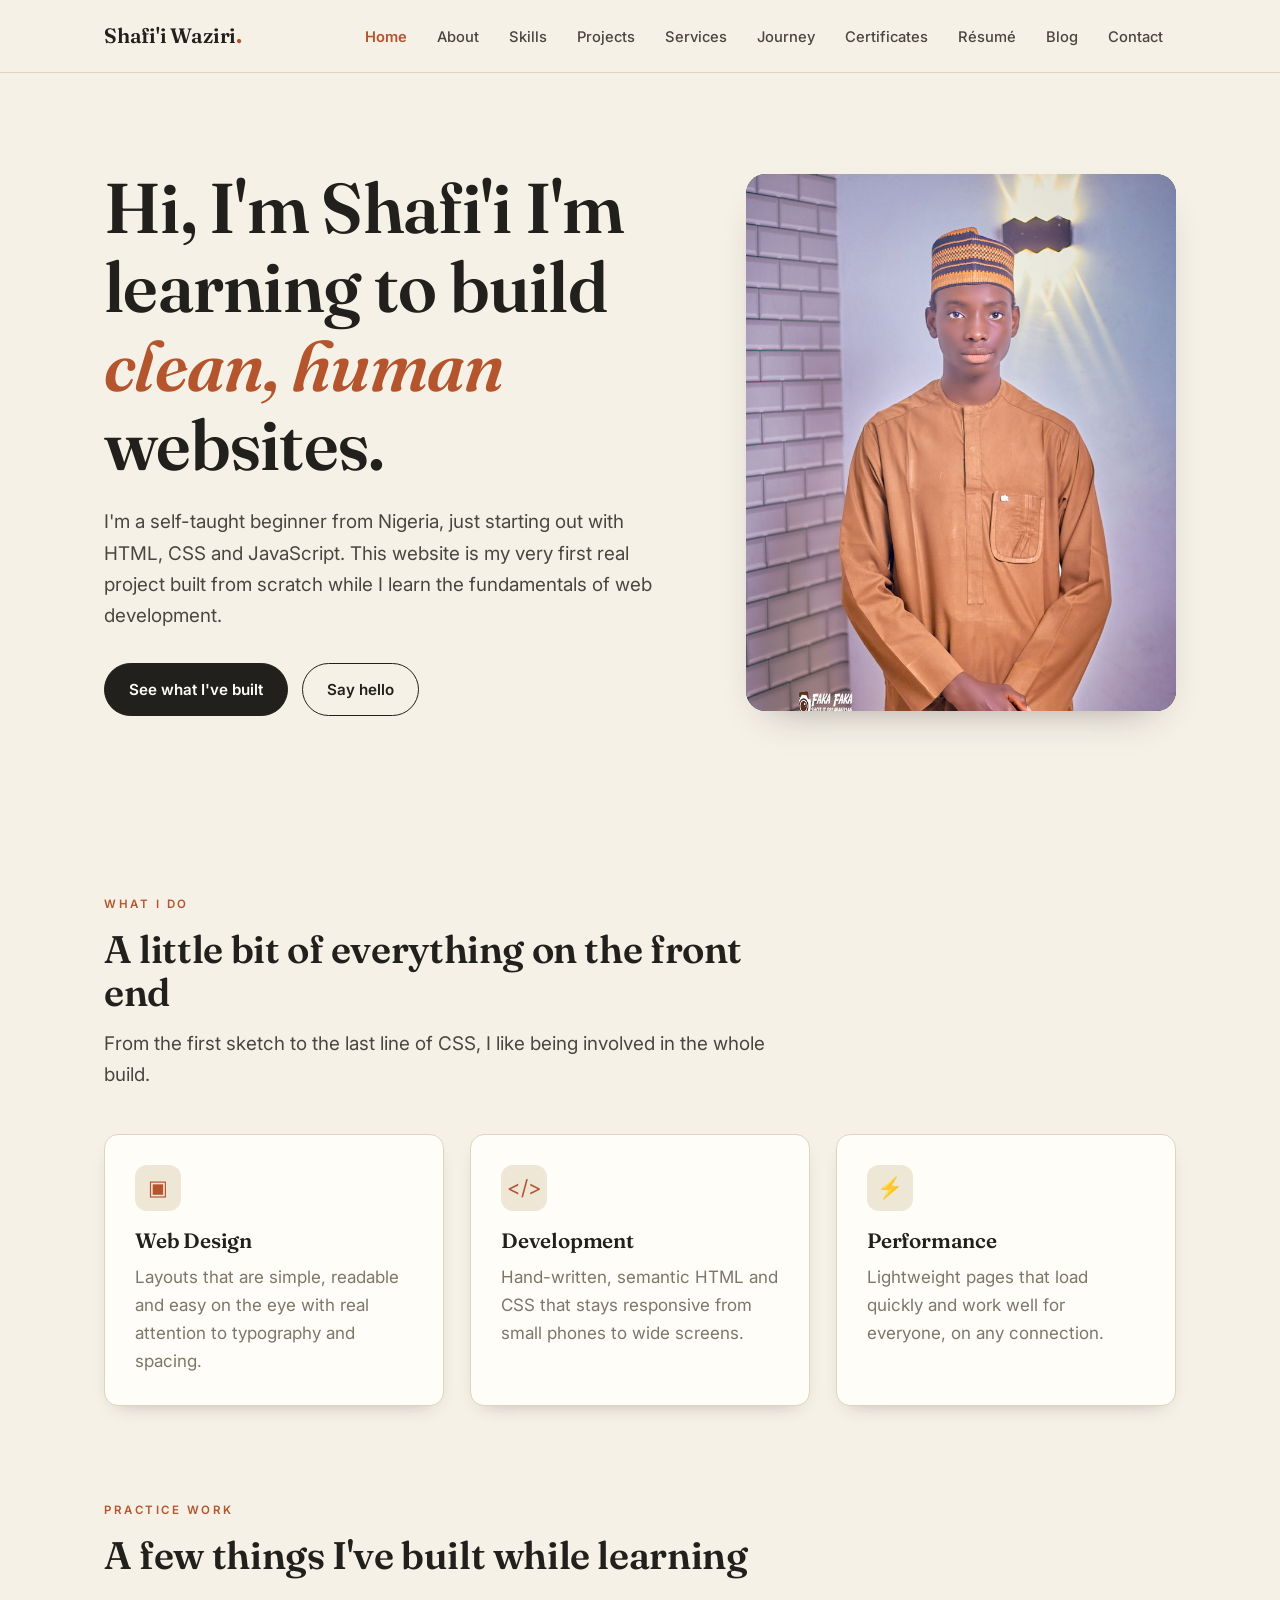
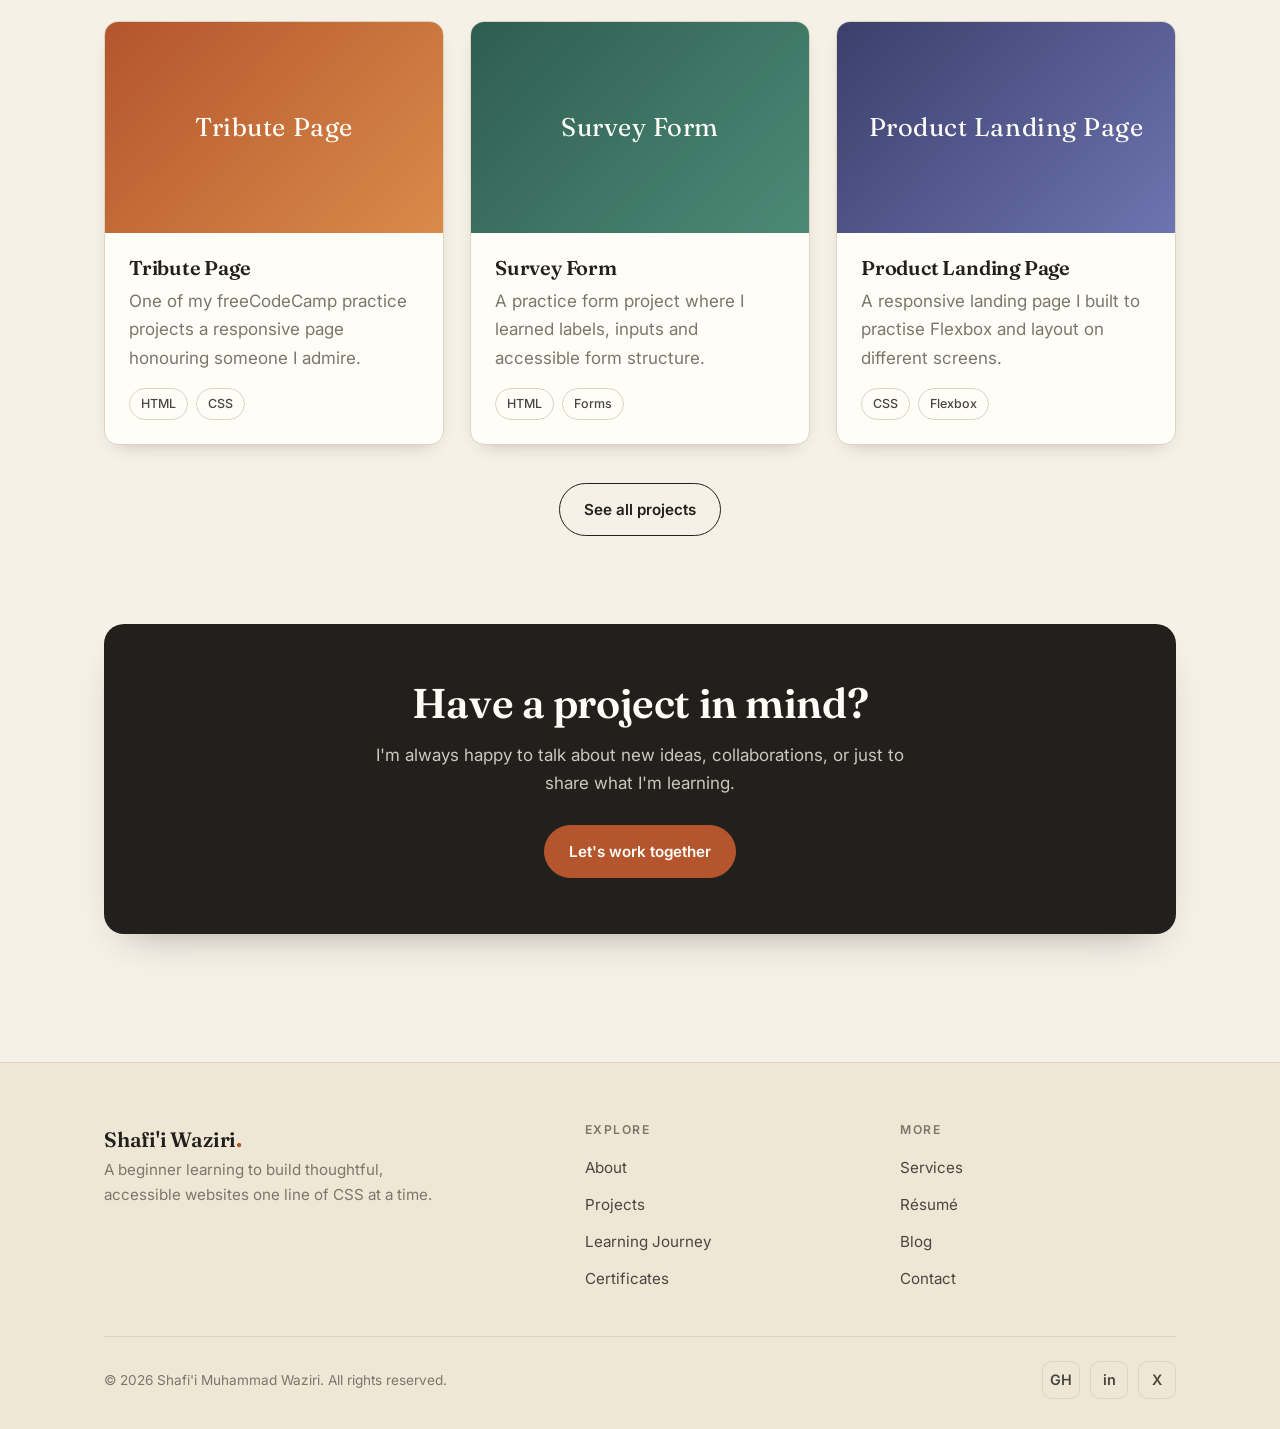
==== index.html @ e69f02b9 "save" ====
<!DOCTYPE html>
<html lang="en">
<head>
  <meta charset="UTF-8" />
  <meta name="viewport" content="width=device-width, initial-scale=1.0" />
  <title>Shafi'i Muhammad Waziri   Web Developer</title>
  <meta name="description" content="Portfolio of Shafi'i Muhammad Waziri, a front-end web developer building clean, human-centred websites." />
  <link rel="preconnect" href="https://fonts.googleapis.com" />
  <link rel="preconnect" href="https://fonts.gstatic.com" crossorigin />
  <link href="https://fonts.googleapis.com/css2?family=Fraunces:ital,opsz,wght@0,9..144,400..700;1,9..144,400..600&family=Inter:wght@400;500;600;700&display=swap" rel="stylesheet" />
  <link rel="stylesheet" href="css/style.css" />
</head>
<body>

  <header class="site-header">
    <div class="wrap nav">
      <a href="index.html" class="brand">Shafi'i Waziri<span class="brand-dot">.</span></a>
      <button class="nav-toggle" aria-label="Toggle menu" aria-expanded="false">
        <span></span><span></span><span></span>
      </button>
      <ul class="nav-links">
        <li><a href="index.html" class="active">Home</a></li>
        <li><a href="about.html">About</a></li>
        <li><a href="skills.html">Skills</a></li>
        <li><a href="projects.html">Projects</a></li>
        <li><a href="services.html">Services</a></li>
        <li><a href="journey.html">Journey</a></li>
        <li><a href="certificates.html">Certificates</a></li>
        <li><a href="resume.html">Résumé</a></li>
        <li><a href="blog.html">Blog</a></li>
        <li><a href="contact.html">Contact</a></li>
      </ul>
    </div>
  </header>

  <main>
    <!-- Hero -->
    <section class="hero">
      <div class="wrap hero-grid">
        <div class="reveal">
          <h1>Hi, I'm Shafi'i I'm learning to build <em>clean, human</em> websites.</h1>
          <p class="lead">
            I'm a self-taught beginner from Nigeria, just starting out with HTML, CSS
            and JavaScript. This website is my very first real project   built from
            scratch while I learn the fundamentals of web development.
          </p>
          <div class="hero-cta">
            <a href="projects.html" class="btn">See what I've built</a>
            <a href="contact.html" class="btn btn--ghost">Say hello</a>
          </div>
        </div>
        <div class="reveal">
          <div class="portrait"><img src="mypic.jpeg" alt="Portrait of Shafi'i Muhammad Waziri" /></div>
        </div>
      </div>
    </section>

    <!-- What I do -->
    <section class="section">
      <div class="wrap">
        <div class="sec-head reveal">
          <span class="eyebrow">What I do</span>
          <h2 class="sec-title">A little bit of everything on the front end</h2>
          <p class="lead">From the first sketch to the last line of CSS, I like being involved in the whole build.</p>
        </div>
        <div class="grid grid-3">
          <div class="card reveal">
            <div class="card-icon">&#9635;</div>
            <h3>Web Design</h3>
            <p class="muted">Layouts that are simple, readable and easy on the eye   with real attention to typography and spacing.</p>
          </div>
          <div class="card reveal">
            <div class="card-icon">&lt;/&gt;</div>
            <h3>Development</h3>
            <p class="muted">Hand-written, semantic HTML and CSS that stays responsive from small phones to wide screens.</p>
          </div>
          <div class="card reveal">
            <div class="card-icon">&#9889;</div>
            <h3>Performance</h3>
            <p class="muted">Lightweight pages that load quickly and work well for everyone, on any connection.</p>
          </div>
        </div>
      </div>
    </section>

    <!-- Featured work preview -->
    <section class="section" style="padding-top:0;">
      <div class="wrap">
        <div class="sec-head reveal">
          <span class="eyebrow">Practice work</span>
          <h2 class="sec-title">A few things I've built while learning</h2>
        </div>
        <div class="grid grid-3">
          <article class="project reveal">
            <div class="thumb thumb-a">Tribute Page</div>
            <div class="body">
              <h3>Tribute Page</h3>
              <p class="muted">One of my freeCodeCamp practice projects   a responsive page honouring someone I admire.</p>
              <div class="meta"><span class="tag">HTML</span><span class="tag">CSS</span></div>
            </div>
          </article>
          <article class="project reveal">
            <div class="thumb thumb-b">Survey Form</div>
            <div class="body">
              <h3>Survey Form</h3>
              <p class="muted">A practice form project where I learned labels, inputs and accessible form structure.</p>
              <div class="meta"><span class="tag">HTML</span><span class="tag">Forms</span></div>
            </div>
          </article>
          <article class="project reveal">
            <div class="thumb thumb-c">Product Landing Page</div>
            <div class="body">
              <h3>Product Landing Page</h3>
              <p class="muted">A responsive landing page I built to practise Flexbox and layout on different screens.</p>
              <div class="meta"><span class="tag">CSS</span><span class="tag">Flexbox</span></div>
            </div>
          </article>
        </div>
        <div class="center" style="margin-top:38px;">
          <a href="projects.html" class="btn btn--ghost">See all projects</a>
        </div>
      </div>
    </section>

    <!-- CTA -->
    <section class="section" style="padding-top:0;">
      <div class="wrap">
        <div class="cta-band reveal">
          <h2>Have a project in mind?</h2>
          <p>I'm always happy to talk about new ideas, collaborations, or just to share what I'm learning.</p>
          <a href="contact.html" class="btn">Let's work together</a>
        </div>
      </div>
    </section>
  </main>

  <footer class="site-footer">
    <div class="wrap">
      <div class="footer-grid">
        <div class="footer-brand">
          <a href="index.html" class="brand">Shafi'i Waziri<span class="brand-dot">.</span></a>
          <p>A beginner learning to build thoughtful, accessible websites   one line of CSS at a time.</p>
        </div>
        <div>
          <h4>Explore</h4>
          <ul class="footer-links">
            <li><a href="about.html">About</a></li>
            <li><a href="projects.html">Projects</a></li>
            <li><a href="journey.html">Learning Journey</a></li>
            <li><a href="certificates.html">Certificates</a></li>
          </ul>
        </div>
        <div>
          <h4>More</h4>
          <ul class="footer-links">
            <li><a href="services.html">Services</a></li>
            <li><a href="resume.html">Résumé</a></li>
            <li><a href="blog.html">Blog</a></li>
            <li><a href="contact.html">Contact</a></li>
          </ul>
        </div>
      </div>
      <div class="footer-bottom">
        <span>&copy; <span id="year">2026</span> Shafi'i Muhammad Waziri. All rights reserved.</span>
        <div class="socials">
          <a href="#" aria-label="GitHub">GH</a>
          <a href="#" aria-label="LinkedIn">in</a>
          <a href="#" aria-label="Twitter">X</a>
        </div>
      </div>
    </div>
  </footer>

  <script src="js/main.js"></script>
</body>
</html>
---- css/style.css ----
/* =========================================================
   Shafi'i Muhammad Waziri   Portfolio
   Shared stylesheet / design system
   ========================================================= */

:root {
  /* Warm editorial palette */
  --paper:      #f6f1e7;
  --paper-2:    #efe7d6;
  --ink:        #22201c;
  --ink-soft:   #4a463f;
  --muted:      #7c766b;
  --line:       #ded4c0;
  --accent:     #b4552d;   /* terracotta */
  --accent-2:   #2f5d50;   /* deep green */
  --white:      #fffdf8;

  --radius:     14px;
  --radius-sm:  8px;
  --shadow:     0 18px 40px -24px rgba(34, 32, 28, 0.45);
  --shadow-sm:  0 8px 20px -14px rgba(34, 32, 28, 0.45);

  --serif: "Fraunces", "Georgia", serif;
  --sans:  "Inter", -apple-system, BlinkMacSystemFont, "Segoe UI", sans-serif;

  --wrap: 1120px;
}

/* ---------- Reset ---------- */
*,
*::before,
*::after { box-sizing: border-box; }

* { margin: 0; padding: 0; }

html { scroll-behavior: smooth; }

body {
  font-family: var(--sans);
  color: var(--ink);
  background: var(--paper);
  line-height: 1.65;
  font-size: 17px;
  -webkit-font-smoothing: antialiased;
  text-rendering: optimizeLegibility;
}

img { max-width: 100%; display: block; }

a { color: inherit; text-decoration: none; }

h1, h2, h3, h4 {
  font-family: var(--serif);
  font-weight: 600;
  line-height: 1.12;
  letter-spacing: -0.01em;
  color: var(--ink);
}

/* ---------- Layout helpers ---------- */
.wrap {
  width: 100%;
  max-width: var(--wrap);
  margin-inline: auto;
  padding-inline: 24px;
}

.section { padding: 88px 0; }
.section--tight { padding: 56px 0; }

.eyebrow {
  font-family: var(--sans);
  text-transform: uppercase;
  letter-spacing: 0.22em;
  font-size: 0.72rem;
  font-weight: 600;
  color: var(--accent);
  display: inline-block;
  margin-bottom: 14px;
}

.lead {
  font-size: 1.18rem;
  color: var(--ink-soft);
  max-width: 60ch;
}

.muted { color: var(--muted); }
.center { text-align: center; }
.mx-auto { margin-inline: auto; }

/* ---------- Buttons ---------- */
.btn {
  display: inline-flex;
  align-items: center;
  gap: 9px;
  font-family: var(--sans);
  font-weight: 600;
  font-size: 0.95rem;
  padding: 13px 24px;
  border-radius: 999px;
  border: 1.5px solid var(--ink);
  background: var(--ink);
  color: var(--white);
  cursor: pointer;
  transition: transform 0.18s ease, background 0.18s ease, color 0.18s ease;
}
.btn:hover { transform: translateY(-2px); background: var(--accent); border-color: var(--accent); }

.btn--ghost {
  background: transparent;
  color: var(--ink);
}
.btn--ghost:hover { background: var(--ink); color: var(--white); border-color: var(--ink); }

.btn--sm { padding: 9px 18px; font-size: 0.85rem; }

/* ---------- Top navigation ---------- */
.site-header {
  position: sticky;
  top: 0;
  z-index: 50;
  background: color-mix(in srgb, var(--paper) 88%, transparent);
  backdrop-filter: blur(10px);
  border-bottom: 1px solid var(--line);
}
.nav {
  display: flex;
  align-items: center;
  justify-content: space-between;
  height: 72px;
}
.brand {
  font-family: var(--serif);
  font-size: 1.3rem;
  font-weight: 600;
  letter-spacing: -0.01em;
  white-space: nowrap;
}
.brand .brand-dot {
  color: var(--accent);
  font-weight: 700;
}
.nav-links {
  display: flex;
  align-items: center;
  gap: 4px;
  list-style: none;
}
.nav-links a {
  font-size: 0.92rem;
  font-weight: 500;
  color: var(--ink-soft);
  padding: 8px 13px;
  border-radius: 8px;
  transition: color 0.15s ease, background 0.15s ease;
}
.nav-links a:hover { color: var(--ink); background: var(--paper-2); }
.nav-links a.active { color: var(--accent); font-weight: 600; }

.nav-toggle {
  display: none;
  flex-direction: column;
  gap: 5px;
  background: none;
  border: none;
  cursor: pointer;
  padding: 8px;
}
.nav-toggle span {
  width: 24px; height: 2px;
  background: var(--ink);
  border-radius: 2px;
  transition: transform 0.25s ease, opacity 0.2s ease;
}
.nav-toggle.open span:nth-child(1) { transform: translateY(7px) rotate(45deg); }
.nav-toggle.open span:nth-child(2) { opacity: 0; }
.nav-toggle.open span:nth-child(3) { transform: translateY(-7px) rotate(-45deg); }

/* ---------- Hero ---------- */
.hero {
  padding: 96px 0 84px;
  position: relative;
  overflow: hidden;
}
.hero-grid {
  display: grid;
  grid-template-columns: 1.15fr 0.85fr;
  gap: 60px;
  align-items: center;
}
.hero h1 {
  font-size: clamp(2.6rem, 6vw, 4.4rem);
  margin-bottom: 22px;
}
.hero h1 em {
  font-style: italic;
  color: var(--accent);
}
.hero .lead { margin-bottom: 32px; }
.hero-cta { display: flex; gap: 14px; flex-wrap: wrap; }

.portrait {
  position: relative;
  border-radius: 20px;
  overflow: hidden;
  aspect-ratio: 4 / 5;
  background: linear-gradient(160deg, var(--accent-2), #1f3f37);
  box-shadow: var(--shadow);
  display: grid;
  place-items: center;
}
.portrait .initials {
  font-family: var(--serif);
  font-size: clamp(4rem, 10vw, 7rem);
  color: rgba(255,255,255,0.92);
  font-weight: 600;
}
.portrait img {
  position: absolute;
  inset: 0;
  width: 100%;
  height: 100%;
  object-fit: cover;
  object-position: center 22%;
}
.portrait::after {
  content: "";
  position: absolute;
  inset: 0;
  background: radial-gradient(circle at 30% 20%, rgba(255,255,255,0.16), transparent 55%);
}

.hero-stats {
  display: flex;
  gap: 40px;
  margin-top: 44px;
  flex-wrap: wrap;
}
.hero-stats .num {
  font-family: var(--serif);
  font-size: 2.1rem;
  color: var(--ink);
  display: block;
  line-height: 1;
}
.hero-stats .lbl {
  font-size: 0.82rem;
  color: var(--muted);
  text-transform: uppercase;
  letter-spacing: 0.08em;
}

/* ---------- Page header (interior pages) ---------- */
.page-head {
  padding: 72px 0 40px;
  border-bottom: 1px solid var(--line);
}
.page-head h1 {
  font-size: clamp(2.2rem, 5vw, 3.4rem);
  margin-bottom: 16px;
}

/* ---------- Section titles ---------- */
.sec-title {
  font-size: clamp(1.7rem, 3.5vw, 2.4rem);
  margin-bottom: 14px;
}
.sec-head { max-width: 62ch; margin-bottom: 44px; }

/* ---------- Cards ---------- */
.card {
  background: var(--white);
  border: 1px solid var(--line);
  border-radius: var(--radius);
  padding: 30px;
  box-shadow: var(--shadow-sm);
  transition: transform 0.2s ease, box-shadow 0.2s ease;
}
.card:hover { transform: translateY(-4px); box-shadow: var(--shadow); }
.card h3 { font-size: 1.3rem; margin-bottom: 10px; }
.card .card-icon {
  width: 46px; height: 46px;
  border-radius: 12px;
  display: grid; place-items: center;
  background: var(--paper-2);
  color: var(--accent);
  font-size: 1.3rem;
  margin-bottom: 18px;
}

.grid { display: grid; gap: 26px; }
.grid-2 { grid-template-columns: repeat(2, 1fr); }
.grid-3 { grid-template-columns: repeat(3, 1fr); }

/* ---------- Skills ---------- */
.skill-row { margin-bottom: 22px; }
.skill-row .top {
  display: flex; justify-content: space-between;
  font-weight: 600; margin-bottom: 8px; font-size: 0.95rem;
}
.bar {
  height: 9px;
  background: var(--paper-2);
  border-radius: 999px;
  overflow: hidden;
}
.bar > span {
  display: block; height: 100%;
  background: linear-gradient(90deg, var(--accent), #d1743f);
  border-radius: 999px;
}
.tag-cloud { display: flex; flex-wrap: wrap; gap: 10px; }
.tag {
  padding: 7px 15px;
  border: 1px solid var(--line);
  border-radius: 999px;
  background: var(--white);
  font-size: 0.88rem;
  font-weight: 500;
  color: var(--ink-soft);
}

/* ---------- Projects ---------- */
.project {
  background: var(--white);
  border: 1px solid var(--line);
  border-radius: var(--radius);
  overflow: hidden;
  box-shadow: var(--shadow-sm);
  transition: transform 0.2s ease, box-shadow 0.2s ease;
}
.project:hover { transform: translateY(-4px); box-shadow: var(--shadow); }
.project .thumb {
  aspect-ratio: 16 / 10;
  display: grid; place-items: center;
  color: var(--white);
  font-family: var(--serif);
  font-size: 1.6rem;
  letter-spacing: 0.02em;
}
.thumb-a { background: linear-gradient(135deg, #b4552d, #d98b4a); }
.thumb-b { background: linear-gradient(135deg, #2f5d50, #4c8a76); }
.thumb-c { background: linear-gradient(135deg, #3a3f6b, #6d74b0); }
.thumb-d { background: linear-gradient(135deg, #7a3b52, #b06a83); }
.thumb-e { background: linear-gradient(135deg, #6b5a2f, #b39b57); }
.thumb-f { background: linear-gradient(135deg, #2c4a63, #5b83a3); }
.project .body { padding: 24px; }
.project .body h3 { font-size: 1.25rem; margin-bottom: 8px; }
.project .meta {
  display: flex; gap: 8px; flex-wrap: wrap;
  margin-top: 16px;
}
.project .meta .tag { font-size: 0.78rem; padding: 5px 11px; }

/* ---------- Timeline (learning journey) ---------- */
.timeline {
  position: relative;
  margin-left: 8px;
  padding-left: 34px;
  border-left: 2px solid var(--line);
}
.timeline-item { position: relative; padding-bottom: 42px; }
.timeline-item:last-child { padding-bottom: 0; }
.timeline-item::before {
  content: "";
  position: absolute;
  left: -43px;
  top: 4px;
  width: 16px; height: 16px;
  border-radius: 50%;
  background: var(--accent);
  border: 3px solid var(--paper);
  box-shadow: 0 0 0 2px var(--accent);
}
.timeline-item .when {
  font-size: 0.8rem;
  font-weight: 600;
  text-transform: uppercase;
  letter-spacing: 0.1em;
  color: var(--accent-2);
}
.timeline-item h3 { font-size: 1.3rem; margin: 6px 0 8px; }

/* ---------- Certificate card ---------- */
.cert {
  border: 1px solid var(--line);
  border-radius: var(--radius);
  background: var(--white);
  overflow: hidden;
  box-shadow: var(--shadow-sm);
}
.cert .cert-top {
  padding: 34px 30px;
  background: linear-gradient(135deg, #123b2f, #1f5d3f);
  color: #eafff3;
  position: relative;
}
.cert .cert-top .badge {
  display: inline-block;
  font-size: 0.72rem;
  letter-spacing: 0.18em;
  text-transform: uppercase;
  padding: 5px 12px;
  border: 1px solid rgba(255,255,255,0.4);
  border-radius: 999px;
  margin-bottom: 16px;
}
.cert .cert-top h3 { color: #fff; font-size: 1.5rem; }
.cert .cert-top .issuer { opacity: 0.85; margin-top: 6px; font-size: 0.95rem; }
.cert .cert-body { padding: 26px 30px; }
.cert .seal {
  position: absolute;
  right: 26px; top: 26px;
  width: 60px; height: 60px;
  border-radius: 50%;
  display: grid; place-items: center;
  background: rgba(255,255,255,0.12);
  border: 2px dashed rgba(255,255,255,0.5);
  font-family: var(--serif);
  font-weight: 700;
  color: #fff;
}

/* ---------- Certificate image ---------- */
.cert-photo {
  border: 1px solid var(--line);
  border-radius: var(--radius);
  background: var(--white);
  padding: 14px;
  box-shadow: var(--shadow-sm);
}
.cert-photo img {
  width: 100%;
  border-radius: var(--radius-sm);
  display: block;
}
.cert-photo .caption {
  text-align: center;
  font-size: 0.85rem;
  color: var(--muted);
  margin-top: 12px;
}

/* ---------- Blog list ---------- */
.post {
  display: grid;
  grid-template-columns: 120px 1fr;
  gap: 26px;
  padding: 28px 0;
  border-bottom: 1px solid var(--line);
  align-items: start;
}
.post:first-child { padding-top: 0; }
.post .date {
  font-family: var(--serif);
  color: var(--accent);
}
.post .date .d { font-size: 2.2rem; line-height: 1; display: block; }
.post .date .m { font-size: 0.82rem; text-transform: uppercase; letter-spacing: 0.1em; color: var(--muted); }
.post h3 { font-size: 1.35rem; margin-bottom: 8px; }
.post .readmore { color: var(--accent); font-weight: 600; font-size: 0.9rem; }

/* ---------- Resume ---------- */
.resume-grid {
  display: grid;
  grid-template-columns: 1fr 1.7fr;
  gap: 50px;
}
.resume-block { margin-bottom: 34px; }
.resume-block h4 {
  font-family: var(--sans);
  text-transform: uppercase;
  letter-spacing: 0.14em;
  font-size: 0.78rem;
  color: var(--accent);
  margin-bottom: 16px;
  padding-bottom: 8px;
  border-bottom: 1px solid var(--line);
}
.xp { margin-bottom: 24px; }
.xp .role { font-weight: 700; font-size: 1.05rem; }
.xp .org { color: var(--accent-2); font-weight: 600; font-size: 0.92rem; }
.xp .time { color: var(--muted); font-size: 0.82rem; margin-bottom: 6px; }

/* ---------- Contact ---------- */
.contact-grid {
  display: grid;
  grid-template-columns: 1fr 1fr;
  gap: 50px;
}
.field { margin-bottom: 18px; }
.field label {
  display: block;
  font-size: 0.82rem;
  font-weight: 600;
  text-transform: uppercase;
  letter-spacing: 0.08em;
  color: var(--ink-soft);
  margin-bottom: 7px;
}
.field input,
.field textarea {
  width: 100%;
  font-family: var(--sans);
  font-size: 1rem;
  padding: 13px 15px;
  border: 1.5px solid var(--line);
  border-radius: var(--radius-sm);
  background: var(--white);
  color: var(--ink);
  transition: border-color 0.15s ease;
}
.field input:focus,
.field textarea:focus { outline: none; border-color: var(--accent); }
.field textarea { min-height: 140px; resize: vertical; }

.info-line {
  display: flex;
  gap: 16px;
  align-items: flex-start;
  padding: 18px 0;
  border-bottom: 1px solid var(--line);
}
.info-line .ico {
  width: 42px; height: 42px;
  border-radius: 12px;
  background: var(--paper-2);
  color: var(--accent);
  display: grid; place-items: center;
  flex-shrink: 0;
  font-size: 1.1rem;
}
.info-line .k { font-size: 0.78rem; text-transform: uppercase; letter-spacing: 0.1em; color: var(--muted); }
.info-line .v { font-weight: 600; }

/* ---------- CTA band ---------- */
.cta-band {
  background: var(--ink);
  color: var(--paper);
  border-radius: 20px;
  padding: 56px;
  text-align: center;
  box-shadow: var(--shadow);
}
.cta-band h2 { color: var(--white); font-size: clamp(1.8rem, 4vw, 2.6rem); margin-bottom: 14px; }
.cta-band p { color: rgba(246,241,231,0.8); max-width: 52ch; margin: 0 auto 28px; }
.cta-band .btn { background: var(--accent); border-color: var(--accent); }
.cta-band .btn:hover { background: var(--white); color: var(--ink); border-color: var(--white); }

/* ---------- Callout / value cards ---------- */
.value {
  display: flex; gap: 16px; align-items: flex-start;
}
.value .n {
  font-family: var(--serif);
  font-size: 1.6rem;
  color: var(--accent);
  line-height: 1;
  flex-shrink: 0;
}
.value h3 { font-size: 1.15rem; margin-bottom: 6px; }

/* ---------- Footer ---------- */
.site-footer {
  background: var(--paper-2);
  border-top: 1px solid var(--line);
  padding: 60px 0 30px;
  margin-top: 40px;
}
.footer-grid {
  display: grid;
  grid-template-columns: 1.6fr 1fr 1fr;
  gap: 40px;
  margin-bottom: 44px;
}
.footer-grid h4 {
  font-family: var(--sans);
  text-transform: uppercase;
  letter-spacing: 0.12em;
  font-size: 0.76rem;
  color: var(--muted);
  margin-bottom: 16px;
}
.footer-links { list-style: none; display: grid; gap: 9px; }
.footer-links a { color: var(--ink-soft); font-size: 0.95rem; }
.footer-links a:hover { color: var(--accent); }
.footer-brand .brand { margin-bottom: 14px; }
.footer-brand p { color: var(--muted); max-width: 34ch; font-size: 0.95rem; }
.footer-bottom {
  display: flex; justify-content: space-between;
  align-items: center; flex-wrap: wrap; gap: 12px;
  padding-top: 24px;
  border-top: 1px solid var(--line);
  color: var(--muted);
  font-size: 0.85rem;
}
.socials { display: flex; gap: 10px; }
.socials a {
  width: 38px; height: 38px;
  border: 1px solid var(--line);
  border-radius: 10px;
  display: grid; place-items: center;
  color: var(--ink-soft);
  transition: background 0.15s ease, color 0.15s ease;
  font-size: 0.9rem;
  font-weight: 600;
}
.socials a:hover { background: var(--accent); color: var(--white); border-color: var(--accent); }

/* ---------- Utility spacing ---------- */
.mt-0 { margin-top: 0; }
.mb-0 { margin-bottom: 0; }

/* ---------- Reveal on scroll ---------- */
.reveal {
  opacity: 0;
  transform: translateY(18px);
  transition: opacity 0.6s ease, transform 0.6s ease;
}
.reveal.in { opacity: 1; transform: none; }

/* ---------- Responsive ---------- */
@media (max-width: 900px) {
  .hero-grid { grid-template-columns: 1fr; gap: 40px; }
  .portrait { max-width: 360px; }
  .grid-3 { grid-template-columns: repeat(2, 1fr); }
  .resume-grid, .contact-grid { grid-template-columns: 1fr; gap: 34px; }
  .footer-grid { grid-template-columns: 1fr 1fr; }
}

@media (max-width: 680px) {
  body { font-size: 16px; }
  .section { padding: 64px 0; }
  .nav-links {
    position: fixed;
    inset: 72px 0 auto 0;
    background: var(--paper);
    flex-direction: column;
    align-items: stretch;
    gap: 0;
    padding: 12px 24px 24px;
    border-bottom: 1px solid var(--line);
    box-shadow: var(--shadow);
    transform: translateY(-140%);
    transition: transform 0.3s ease;
  }
  .nav-links.open { transform: translateY(0); }
  .nav-links a { padding: 13px 8px; border-radius: 8px; }
  .nav-toggle { display: flex; }
  .grid-2, .grid-3 { grid-template-columns: 1fr; }
  .post { grid-template-columns: 64px 1fr; gap: 16px; }
  .post .date .d { font-size: 1.6rem; }
  .footer-grid { grid-template-columns: 1fr; }
  .cta-band { padding: 40px 24px; }
  .hero-stats { gap: 26px; }
}
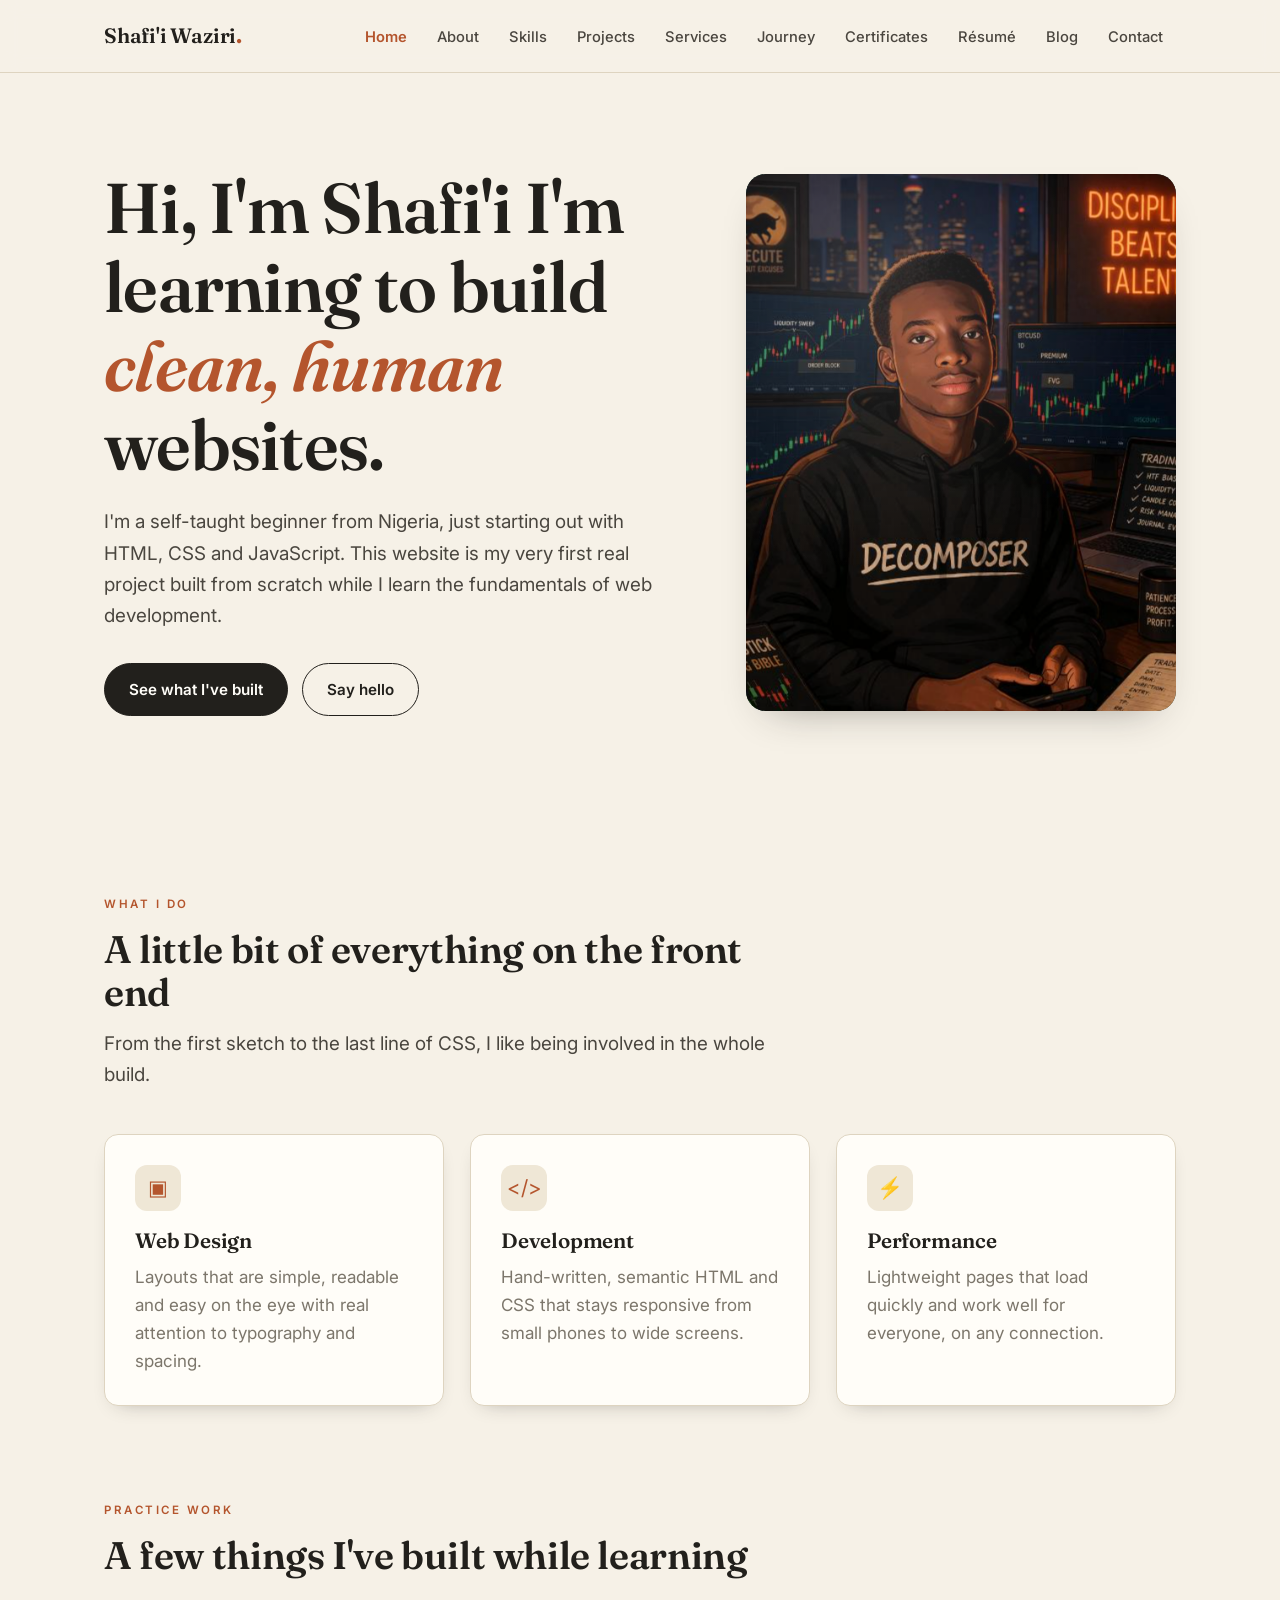
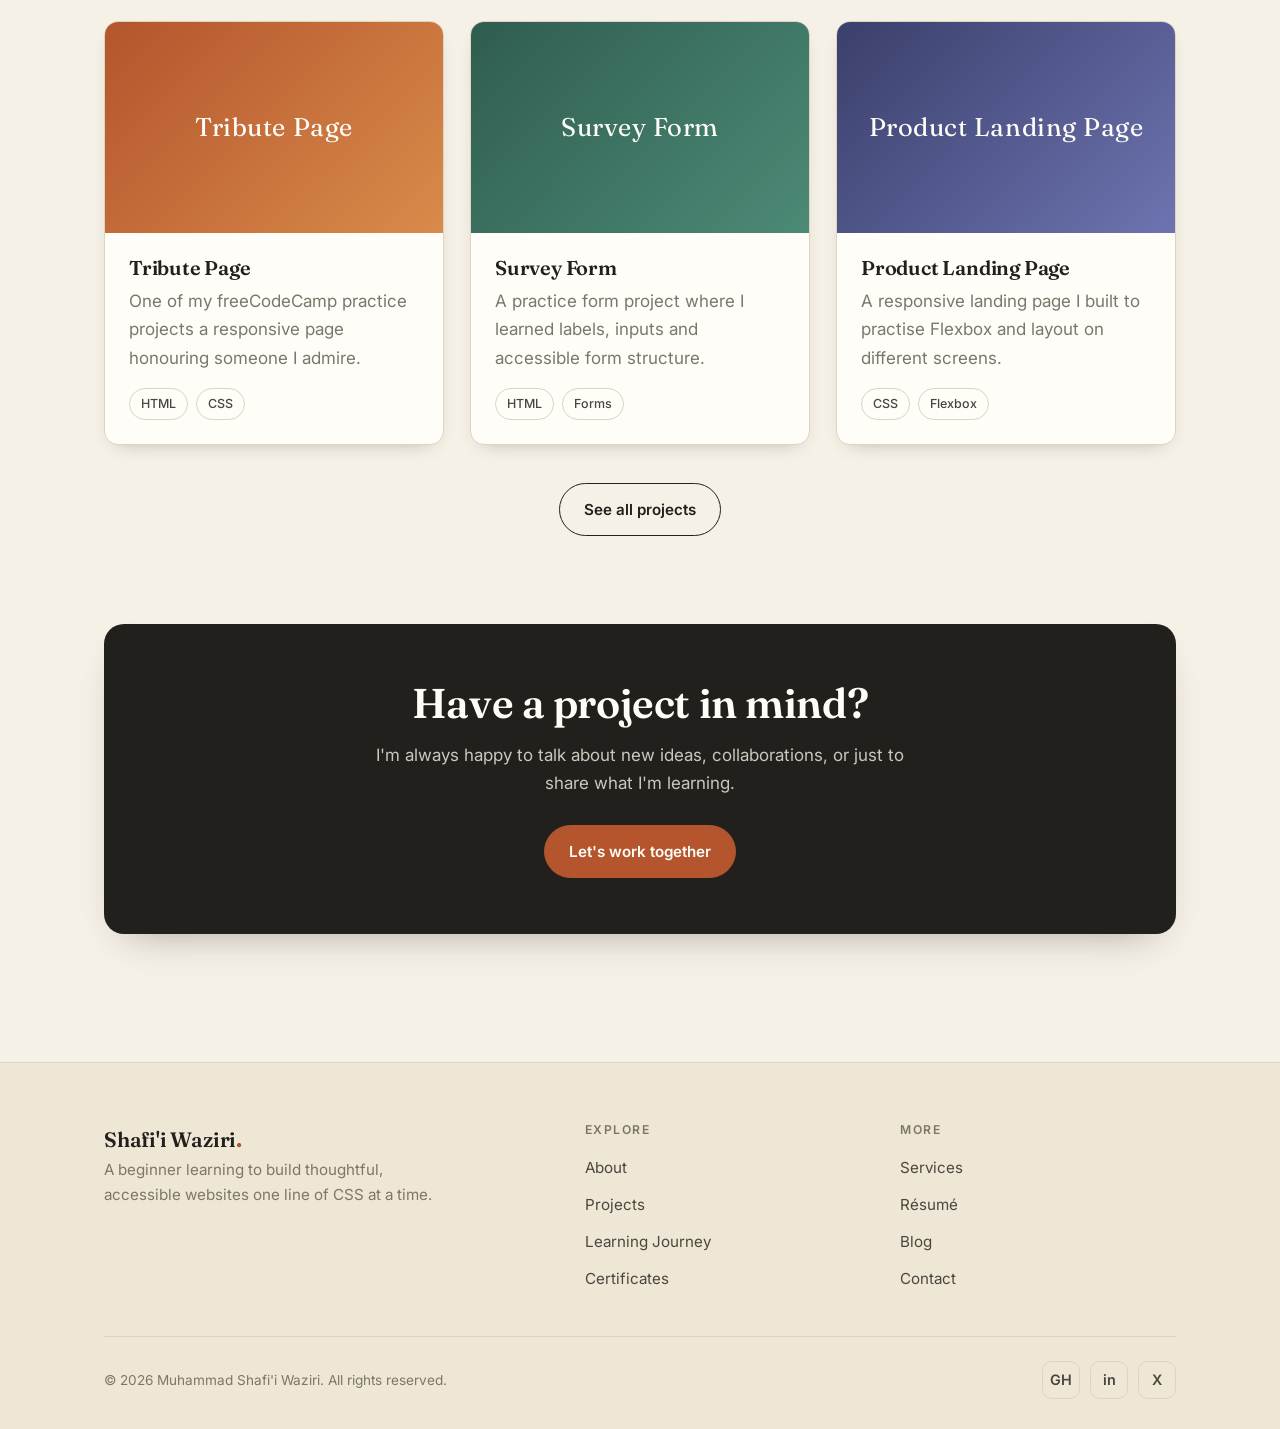
==== commit d08b0152: "save" ====
--- a/index.html
+++ b/index.html
@@ -3,8 +3,8 @@
 <head>
   <meta charset="UTF-8" />
   <meta name="viewport" content="width=device-width, initial-scale=1.0" />
-  <title>Shafi'i Muhammad Waziri   Web Developer</title>
-  <meta name="description" content="Portfolio of Shafi'i Muhammad Waziri, a front-end web developer building clean, human-centred websites." />
+  <title>Muhammad Shafi'i Waziri   Web Developer</title>
+  <meta name="description" content="Portfolio of Muhammad Shafi'i Waziri, a front-end web developer building clean, human-centred websites." />
   <link rel="preconnect" href="https://fonts.googleapis.com" />
   <link rel="preconnect" href="https://fonts.gstatic.com" crossorigin />
   <link href="https://fonts.googleapis.com/css2?family=Fraunces:ital,opsz,wght@0,9..144,400..700;1,9..144,400..600&family=Inter:wght@400;500;600;700&display=swap" rel="stylesheet" />
@@ -50,7 +50,7 @@
           </div>
         </div>
         <div class="reveal">
-          <div class="portrait"><img src="mypic.jpeg" alt="Portrait of Shafi'i Muhammad Waziri" /></div>
+          <div class="portrait"><img src="mypic.png" alt="Portrait of Muhammad Shafi'i Waziri" /></div>
         </div>
       </div>
     </section>
@@ -161,7 +161,7 @@
         </div>
       </div>
       <div class="footer-bottom">
-        <span>&copy; <span id="year">2026</span> Shafi'i Muhammad Waziri. All rights reserved.</span>
+        <span>&copy; <span id="year">2026</span> Muhammad Shafi'i Waziri. All rights reserved.</span>
         <div class="socials">
           <a href="#" aria-label="GitHub">GH</a>
           <a href="#" aria-label="LinkedIn">in</a>
--- a/css/style.css
+++ b/css/style.css
@@ -1,5 +1,5 @@
 /* =========================================================
-   Shafi'i Muhammad Waziri   Portfolio
+   Muhammad Shafi'i Waziri   Portfolio
    Shared stylesheet / design system
    ========================================================= */
 
